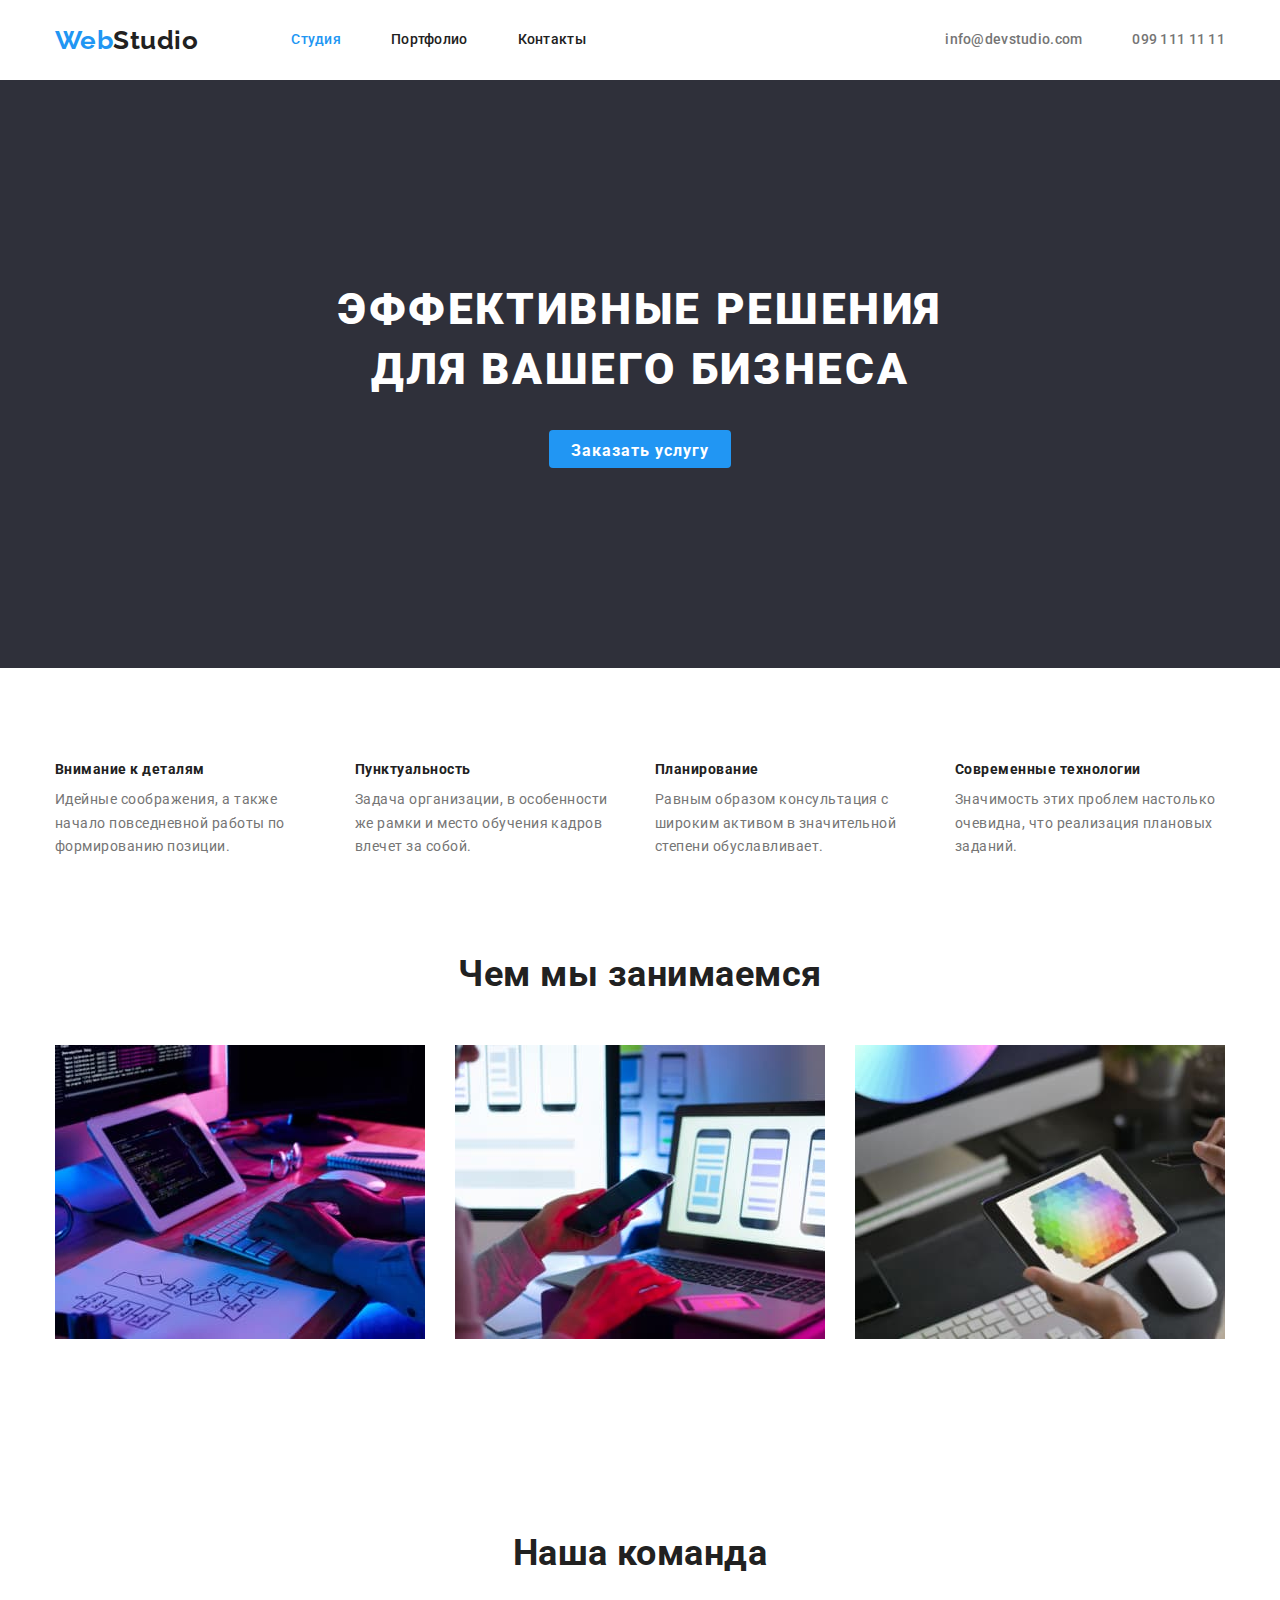
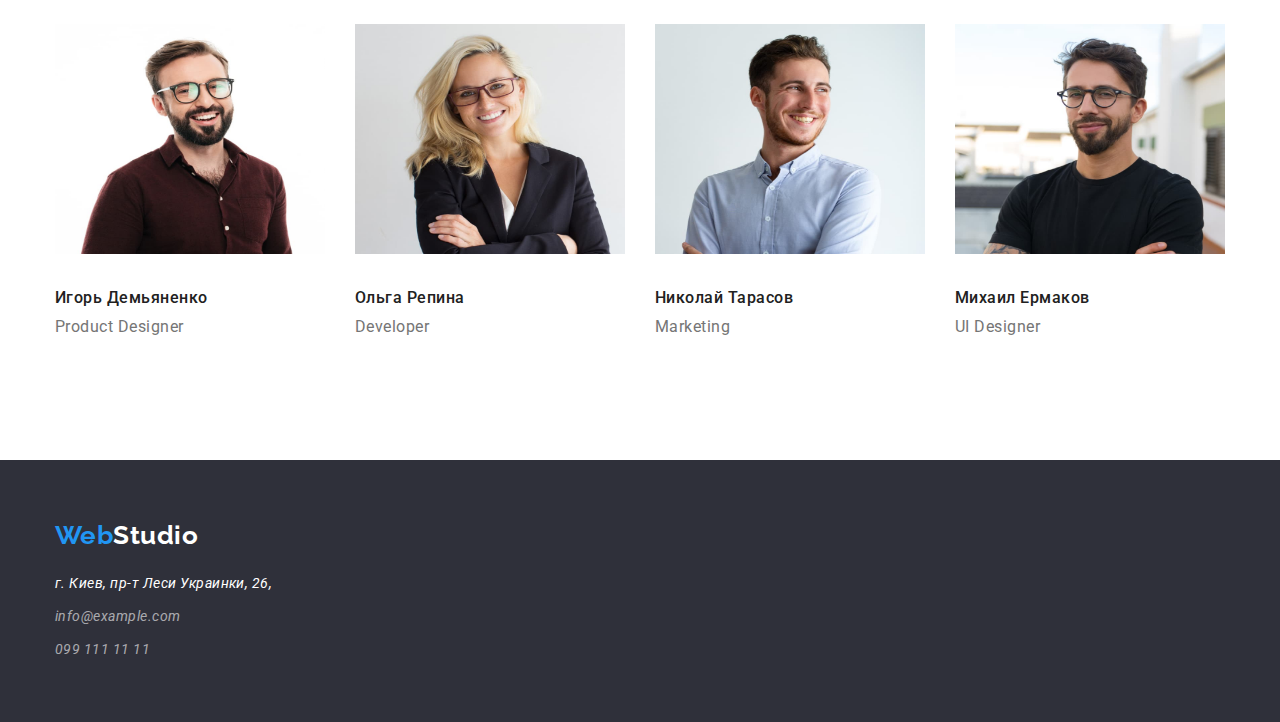
==== index.html @ 03243314 "HomeWork03" ====
<!DOCTYPE html>
<html lang="ru">
  <head class="haeder">
    <meta charset="UTF-8" />
    <meta name="viewport" content="width=device-width, initial-scale=1.0" />
    <title>WebStudio</title>
    <link rel="preconnect" href="https://fonts.googleapis.com" />
    <link rel="preconnect" href="https://fonts.gstatic.com" crossorigin />
    <link
      href="https://fonts.googleapis.com/css2?family=Raleway:wght@700&family=Roboto:wght@400;500;700;900&display=swap"
      rel="stylesheet"
    />
    <link
      rel="stylesheet"
      href="https://cdnjs.cloudflare.com/ajax/libs/modern-normalize/1.1.0/modern-normalize.min.css"
    />
    <link rel="stylesheet" href="./css/styles.css" />
  </head>
  <body>
    <header>
      <div class="container">
        <nav class="proto">
          <a class="logo" href="./index.html"><span class="web-logo">Web</span>Studio</a>
          <ul class="site-nav">
            <li class="item"><a class="link current" href="./index.html"> Студия</a></li>
            <li class="item"><a class="link" href="./portfolio.html"> Портфолио</a></li>
            <li class="item"><a class="link" href=""> Контакты</a></li>
          </ul>
          <ul class="auth-nav">
            <li class="item">
              <a class="link" href="mailto:info&#64;devstudio.com">info&#64;devstudio.com</a>
            </li>
            <li class="item"><a class="link" href="tel:0991111111">099 111 11 11</a></li>
          </ul>
        </nav>
      </div>
    </header>
    <main>
      <div>
        <section class="hero">
          <h1 class="hero-title">
            эффективные решения <br />
            для вашего бизнеса
          </h1>
          <button class="hero-button" type="button">Заказать услугу</button>
        </section>
      </div>
      <section class="section">
        <div class="container">
          <h2 class="section-title hide">особенности</h2>
          <!--H2 Скрыть при помощи CSS-->
          <ul class="hang-list">
            <li class="item">
              <h3 class="title">Внимание к деталям</h3>
              <p class="text">
                Идейные соображения, а также начало повседневной работы по формированию позиции.
              </p>
            </li>
            <li class="item">
              <h3 class="title">Пунктуальность</h3>
              <p class="text">
                Задача организации, в особенности же рамки и место обучения кадров влечет за собой.
              </p>
            </li>
            <li class="item">
              <h3 class="title">Планирование</h3>
              <p class="text">
                Равным образом консультация с широким активом в значительной степени обуславливает.
              </p>
            </li>
            <li class="item">
              <h3 class="title">Современные технологии</h3>
              <p class="text">
                Значимость этих проблем настолько очевидна, что реализация плановых заданий.
              </p>
            </li>
          </ul>
        </div>
      </section>
      <section class="section">
        <div class="container">
          <h2 class="section-title">Чем мы занимаемся</h2>
          <ul class="wwd-list">
            <li class="item">
              <img
                src="./images/example1.jpg"
                alt="работа на компьютере"
                width="370"
                height="294"
              />
            </li>
            <li class="item">
              <img
                src="./images/example2.jpg"
                alt="работа c мобильными устройствами"
                width="370"
                height="294"
              />
            </li>
            <li class="item">
              <img src="./images/example3.jpg" alt="работа с палитрой" width="370" height="294" />
            </li>
          </ul>
        </div>
      </section>
      <section class="section">
        <div class="container">
          <h2 class="section-title">Наша команда</h2>
          <ul class="team-list">
            <div class="person">
              <li>
              <figure class="">
                <img
                  class="foto"
                  src="./images/igor.jpg"
                  alt="Игорь Демьяненко"
                  width="270"
                  height="260"
                />
                <figcaption>
                  <h3 class="title">Игорь Демьяненко</h3>
                  <p class="position">Product Designer</p>
                </figcaption>
              </figure>
            </li>
            </div>
            <div class="person">
              <li>
              <figure class="">
                <img
                  class="foto"
                  src="./images/olga.jpg"
                  alt="Ольга Репина"
                  width="270"
                  height="260"
                />
                <figcaption>
                  <h3 class="title">Ольга Репина</h3>
                  <p class="position">Developer</p>
                </figcaption>
              </figure>
            </li>
            </div>
            <div class="person">
              <li>
                <figure class="">
                  <img
                    class="foto"
                    src="./images/nikolay.jpg"
                    alt="Николай Тарасов"
                    width="270"
                    height="260"
                  />
                  <figcaption>
                    <h3 class="title">Николай Тарасов</h3>
                    <p class="position">Marketing</p>
                  </figcaption>
                </figure>
              </li>
            </div>
            <div class="person">
              <li>
              <figure class="">
                <img
                  class="foto"
                  src="./images/michail.jpg"
                  alt="Михаил Ермаков"
                  width="270"
                  height="260"
                />
                <figcaption>
                  <h3 class="title">Михаил Ермаков</h3>
                  <p class="position">UI Designer</p>
                </figcaption>
              </figure>
            </li>
          </ul>
            </div>
        </div>
      </section>
    </main>
    <footer class="footer">
      <div class="container">
        <div class="logobox"><a class="logo" href="./index.html"><span class="web-logo">Web</span>Studio</a></div>
        <address>
          <ul class="footer-list">
            <li class="item">г. Киев, пр-т Леси Украинки, 26,</li>
            <li class="item"><a class="link" href="mailto:info&#64;example.com">info&#64;example.com</a></li>
            <li class="item"><a class="link" href="tel:0991111111">099 111 11 11</a></li>
          </ul>
        </address>
      </div>
    </footer>
  </body>
</html>
---- css/styles.css ----
:root {
    --primary-text-color: #757575;
    --secondary-text-color: #212121;
    --accent-color: #2196F3;
    --primary-white-color: #ffffff;
    --footer-text-color: rgba(255, 255, 255, 0.6);
    --footer-bkg-color: #2F303A;
}

body {
    color: var(--primary-text-color);
    background-color: var(--primary-white-color);
    font-family: roboto, sans-serif;
    letter-spacing: 0.03em;
    text-decoration: none;
}
ul {
    list-style: none;
    padding: 0;
    margin: 0;
}

.link {
    text-decoration: inherit;
}

.list {
    padding: 0;
}
/* Header */

.container {
    margin-left: auto;
    margin-right: auto;
    width: 1200px;
    padding: 0 15px;
       
}
.proto {
    display: flex;
    align-items: center;
}

.proto .link {
    display: block;
    padding-top: 32px;
    padding-bottom: 32px;
}

.logo{
    color: var(--secondary-text-color);
    font-family: raleway, sans-serif;
    font-weight: 700;
    font-size: 26px;
    line-height: 1.19;
    text-decoration: inherit;
}
.web-logo {
    color: var(--accent-color)
}

.site-nav {
    margin-left: 93px;
}

.site-nav, .auth-nav {
    margin-top: 0;
    margin-bottom: 0;
    padding: 0;
    font-weight: 500;
    font-size: 14px;
    line-height: 1.14;
    letter-spacing: 0.02em;
    display: flex;
}
.site-nav .item:not(:last-child),
.auth-nav .item:not(:last-child)  {
    margin-right: 50px;
}
.site-nav .link.current {
    color: var(--accent-color);
}
.site-nav .link {
    color: var(--secondary-text-color);
    font-weight: 500;
    font-size: 14px;
    line-height: 1.14;
    letter-spacing: 0.02em;
    
}
.site-nav .link:hover, 
.site-nav .link:focus {
color: var(--accent-color)
}

.auth-nav {
    margin-left: auto;
}

.auth-nav .link {
    color: var(--primary-text-color);
    font-weight: 500;
    font-size: 14px;
    line-height: 1.14;
    letter-spacing: 0.02em;
    
}
.auth-nav .link:hover,
.auth-nav .link:focus 
{
    color: var(--accent-color)
}

.hero {
   color: #FFFFFF;
    background-color: #2F303A; 
    text-align: center;
    
}

.hero-title  {
    
    font-weight: 900;
    font-size: 44px;
    line-height: 1.36;
    text-align: center;
    letter-spacing: 0.06em;
    text-transform: uppercase;
    margin-bottom: 30px;
    margin-top: 0;
padding-top: 200px;
}

.hero-button  {
font-weight: 700;
font-size: 16px;
line-height: 1.88;
text-align: center;
letter-spacing: 0.06em;
color: var(--primary-white-color);
background-color: var(--accent-color);
margin-bottom: 200px;;

}
.section-title {
    color: var(--secondary-text-color);
    margin: 0;
}


.hang-list{
    display: flex;
    flex-wrap: wrap;
    margin: 0;
}
.hang-list .item {
    width: 270px;
}
.hang-list .item:not(:last-child) {
    margin-right: 30px;
}

.hang-list .title {
    color: var(--secondary-text-color);
    font-weight: 700;
    font-size: 14px;
    line-height: 1.14;
    margin: 0;
    padding-top: 94px;
    padding-bottom: 10px;
}

.hang-list .text {
    font-size: 14px;
    line-height: 1.71;
    margin: 0;
    
}

.wwd-list .item:not(:last-child) {
    margin-right: 30px;}

.wwd-list {
    display: flex;
    flex-wrap: wrap;
    padding-bottom: 94px;
    margin: 0;
    
}




.section-title {
    font-weight: 700;
    font-size: 36px;
    line-height: 1.17;
    text-align: center;
    padding-bottom: 50px;
    padding-top: 94px;
    margin: 0;
}

.team-list {
    display: flex;
    padding-bottom: 94px;
}
.team-list .title {
    color: var(--secondary-text-color);
    font-weight: 500;
    font-size: 16px;
    line-height: 1.19;
    padding-bottom: 10px;
    margin: 0;
}

.team-list .position {
    font-size: 16px;
    line-height: 1.19;
    padding-bottom: 30px;
    margin: 0;
}

.team-list .foto {
    padding-bottom: 30px;
    margin: 0;
}

.team-list .person  {
    margin: 0;
}
.team-list .person:not(:last-child) {
    margin-right: 30px;
}

.footer {
    color: var(--primary-white-color);
    background-color: var(--footer-bkg-color);
    font-size: 14px;
    line-height: 1.71;
    display: block;
}
.footer-list {
    margin: 0;
    display: block;
}

.logobox {
   padding-top: 60px;
    padding-bottom: 20px; 
}

.footer .link {
    color: var(--footer-text-color)
}
.footer .logo {
    color: var(--primary-white-color);
    
}
.footer .link:hover,
.footer .link:focus {
    color: var(--accent-color)
}

.footer-list .item:not(:last-child) {
    padding-bottom: 9px;
}

.footer .container {
    padding-bottom: 60px;
}
/*Портфолио*/

.filter {
    color: --secondary-text-color;
    font-weight: 500;
    font-size: 16px;
    line-height: 1.62;
    text-align: center;
}
button {
    font-weight: 500;
    font-size: 16px;
    line-height: 1.62;
    text-align: center;
    letter-spacing: 0.03em;
    color: var(--secondary-text-color);
    cursor: pointer;
    background-color: #F5F4FA;
    padding: 6px 22px;
    border-radius: 4px;
    border: transparent;
    height: 38px;
}
button:hover,
button:focus {
    background: var(--accent-color);
    color: var(--primary-white-color)
}

.sort-list {
display: flex;
flex-wrap: wrap;
padding-bottom: 94px;
}

.sort-list .title {
    font-weight: 700;
    font-size: 18px;
    line-height: 2;
    letter-spacing: 0.06em;
    color: var(--secondary-text-color);
}

.sort-list .sort {
    font-size: 16px;
    line-height: 1.86;
}

.container .sorting {
    margin-bottom: 50px;
}



.hide {
    display: none;
    background-color: tomato;
}

.sorting {
    display: flex;
    align-items: flex-end;
}
.haha {
    display: block;
    
}

.cards {
    width: 370px;
    margin-right: 30px;
    margin-bottom: 30px;
}

.cards:nth-child(3n) {
    margin-right: 0;
}

.cards:nth-last-child(-n +3) {
    margin-bottom: 0;
}

.sort-list p, figure, h3 {
    margin: 0;
    
    
}

.cards .foto {
    margin-bottom: 20px;
}

.cards .title {
    margin-bottom: 4px;
}

.cards .sort {
    margin-bottom: 20px;
}
/* coment */
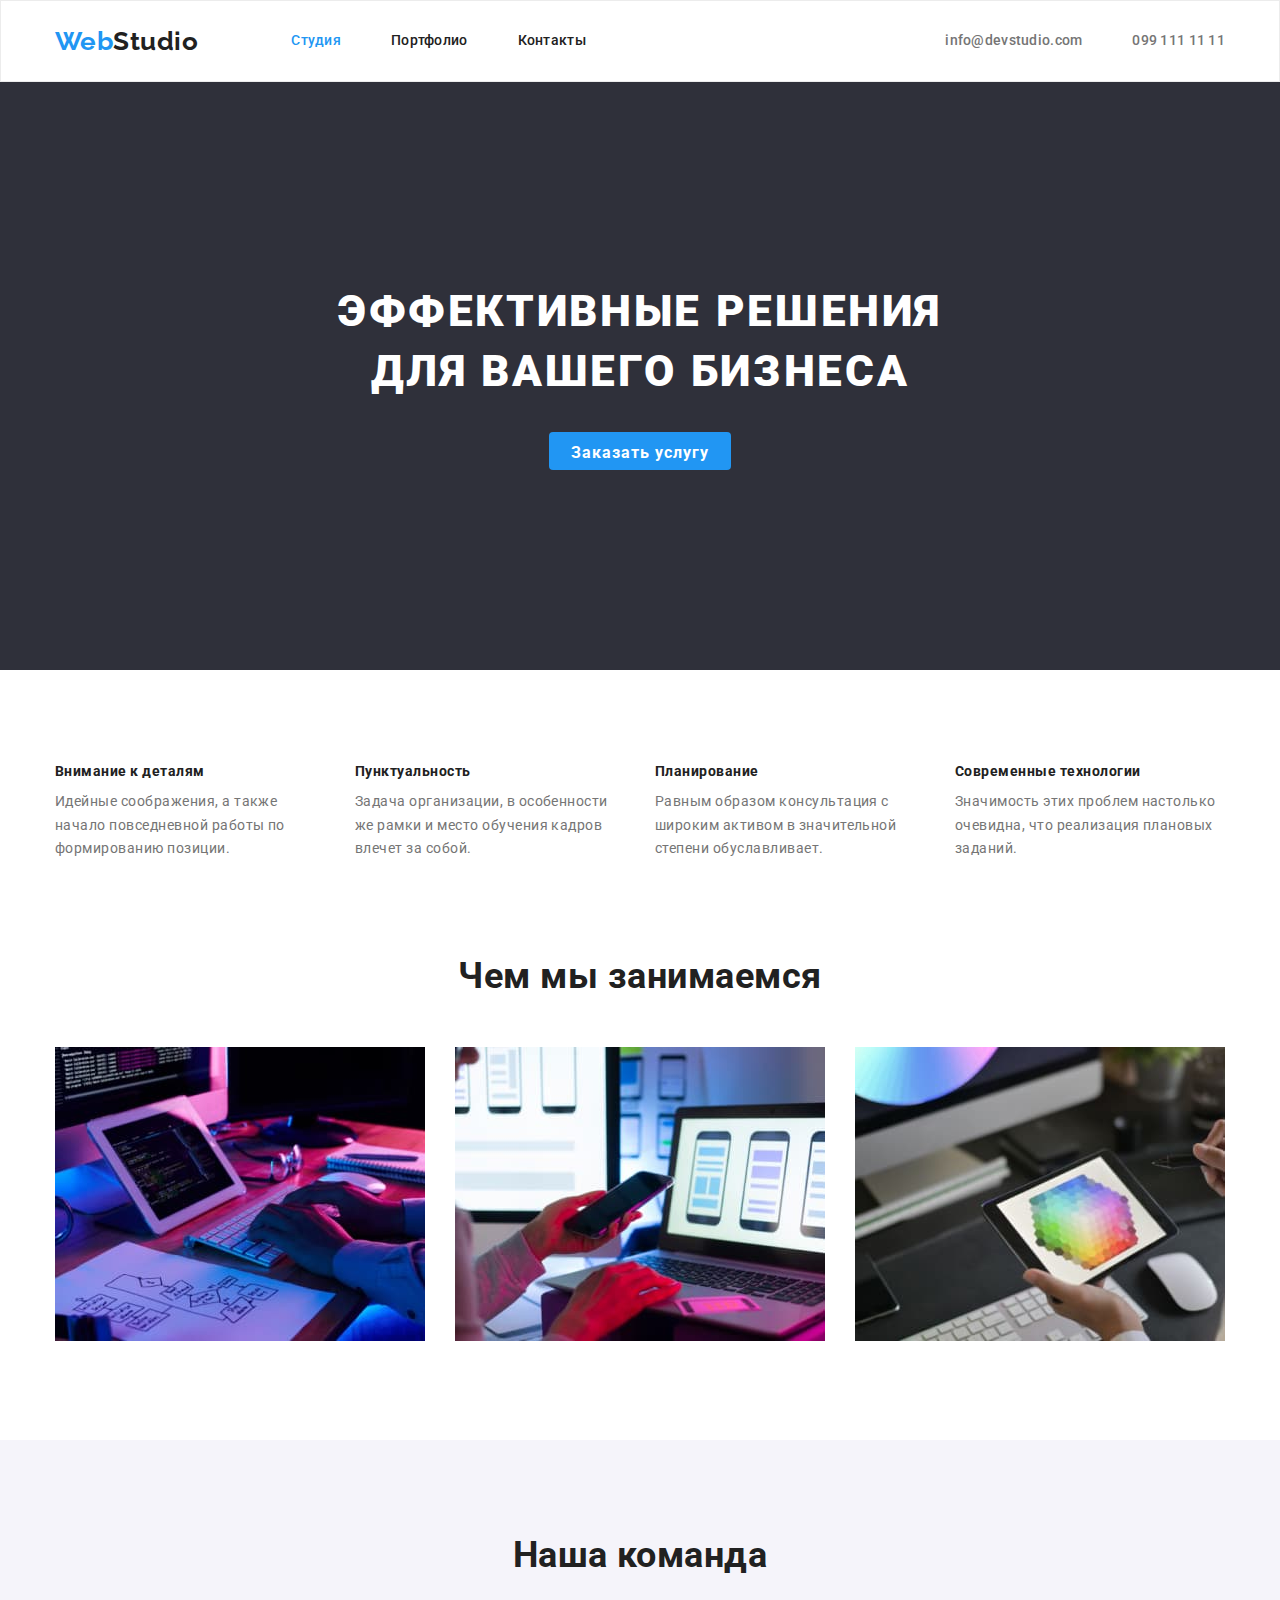
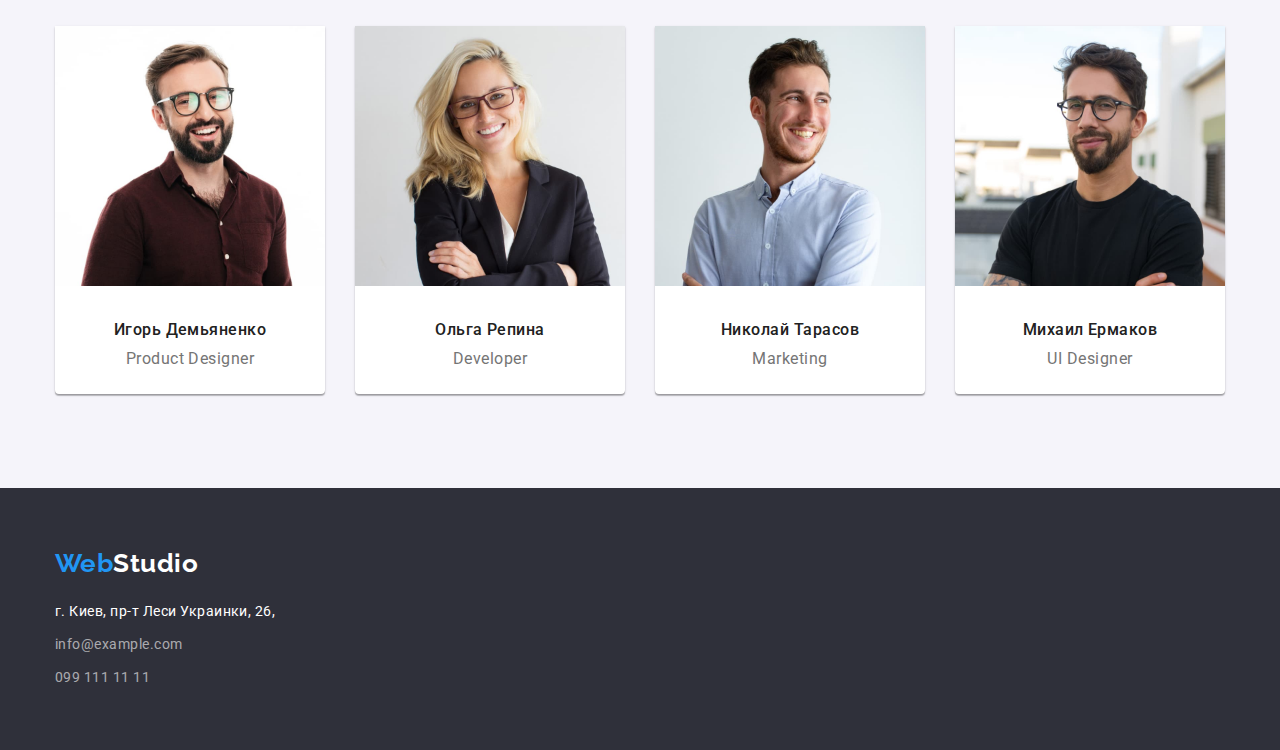
==== commit 66bdbea9: "HomeWork03rep" ====
--- a/index.html
+++ b/index.html
@@ -17,7 +17,7 @@
     <link rel="stylesheet" href="./css/styles.css" />
   </head>
   <body>
-    <header>
+    <header class="top">
       <div class="container">
         <nav class="proto">
           <a class="logo" href="./index.html"><span class="web-logo">Web</span>Studio</a>
@@ -45,7 +45,7 @@
           <button class="hero-button" type="button">Заказать услугу</button>
         </section>
       </div>
-      <section class="section">
+      <section class="">
         <div class="container">
           <h2 class="section-title hide">особенности</h2>
           <!--H2 Скрыть при помощи CSS-->
@@ -77,7 +77,7 @@
           </ul>
         </div>
       </section>
-      <section class="section">
+      <section class="">
         <div class="container">
           <h2 class="section-title">Чем мы занимаемся</h2>
           <ul class="wwd-list">
@@ -103,13 +103,13 @@
           </ul>
         </div>
       </section>
-      <section class="section">
+      <section class="our-team">
         <div class="container">
           <h2 class="section-title">Наша команда</h2>
           <ul class="team-list">
             <div class="person">
               <li>
-              <figure class="">
+                <figure>
                 <img
                   class="foto"
                   src="./images/igor.jpg"
--- a/css/styles.css
+++ b/css/styles.css
@@ -45,6 +45,10 @@
     display: block;
     padding-top: 32px;
     padding-bottom: 32px;
+}
+
+.top {
+    border: 1px solid #ECECEC;
 }
 
 .logo{
@@ -201,6 +205,9 @@
     margin: 0;
 }
 
+.our-team {
+    background-color: #F5F4FA;
+}
 .team-list {
     display: flex;
     padding-bottom: 94px;
@@ -222,10 +229,22 @@
 }
 
 .team-list .foto {
-    padding-bottom: 30px;
-    margin: 0;
-}
-
+    margin-bottom: 30px;
+    border-radius: 0px;
+}
+
+.person figure {
+    width: 270px;
+    height: 368px;
+    background: #FFFFFF;    
+    box-shadow: 0px 1px 3px rgba(0, 0, 0, 0.12),
+    0px 1px 1px rgba(0, 0, 0, 0.14),
+    0px 2px 1px rgba(0, 0, 0, 0.2);
+    border-radius: 0px 0px 4px 4px;
+    text-align: center;
+}
+
+    
 .team-list .person  {
     margin: 0;
 }
@@ -331,6 +350,9 @@
 .sorting {
     display: flex;
     align-items: flex-end;
+    justify-content: center;
+    margin-top: 94px;
+    margin-bottom: 50px;
 }
 .haha {
     display: block;
@@ -339,8 +361,15 @@
 
 .cards {
     width: 370px;
+    height: 404px;
     margin-right: 30px;
     margin-bottom: 30px;
+
+    background: #FFFFFF;
+    border: 1px solid #EEEEEE;
+    box-sizing: border-box;
+    
+    
 }
 
 .cards:nth-child(3n) {
@@ -353,8 +382,6 @@
 
 .sort-list p, figure, h3 {
     margin: 0;
-    
-    
 }
 
 .cards .foto {
@@ -363,9 +390,15 @@
 
 .cards .title {
     margin-bottom: 4px;
+    padding-left: 24px;
 }
 
 .cards .sort {
     margin-bottom: 20px;
+    padding-left: 24px;
+}
+
+address {
+    font-style: normal;
 }
 /* coment */
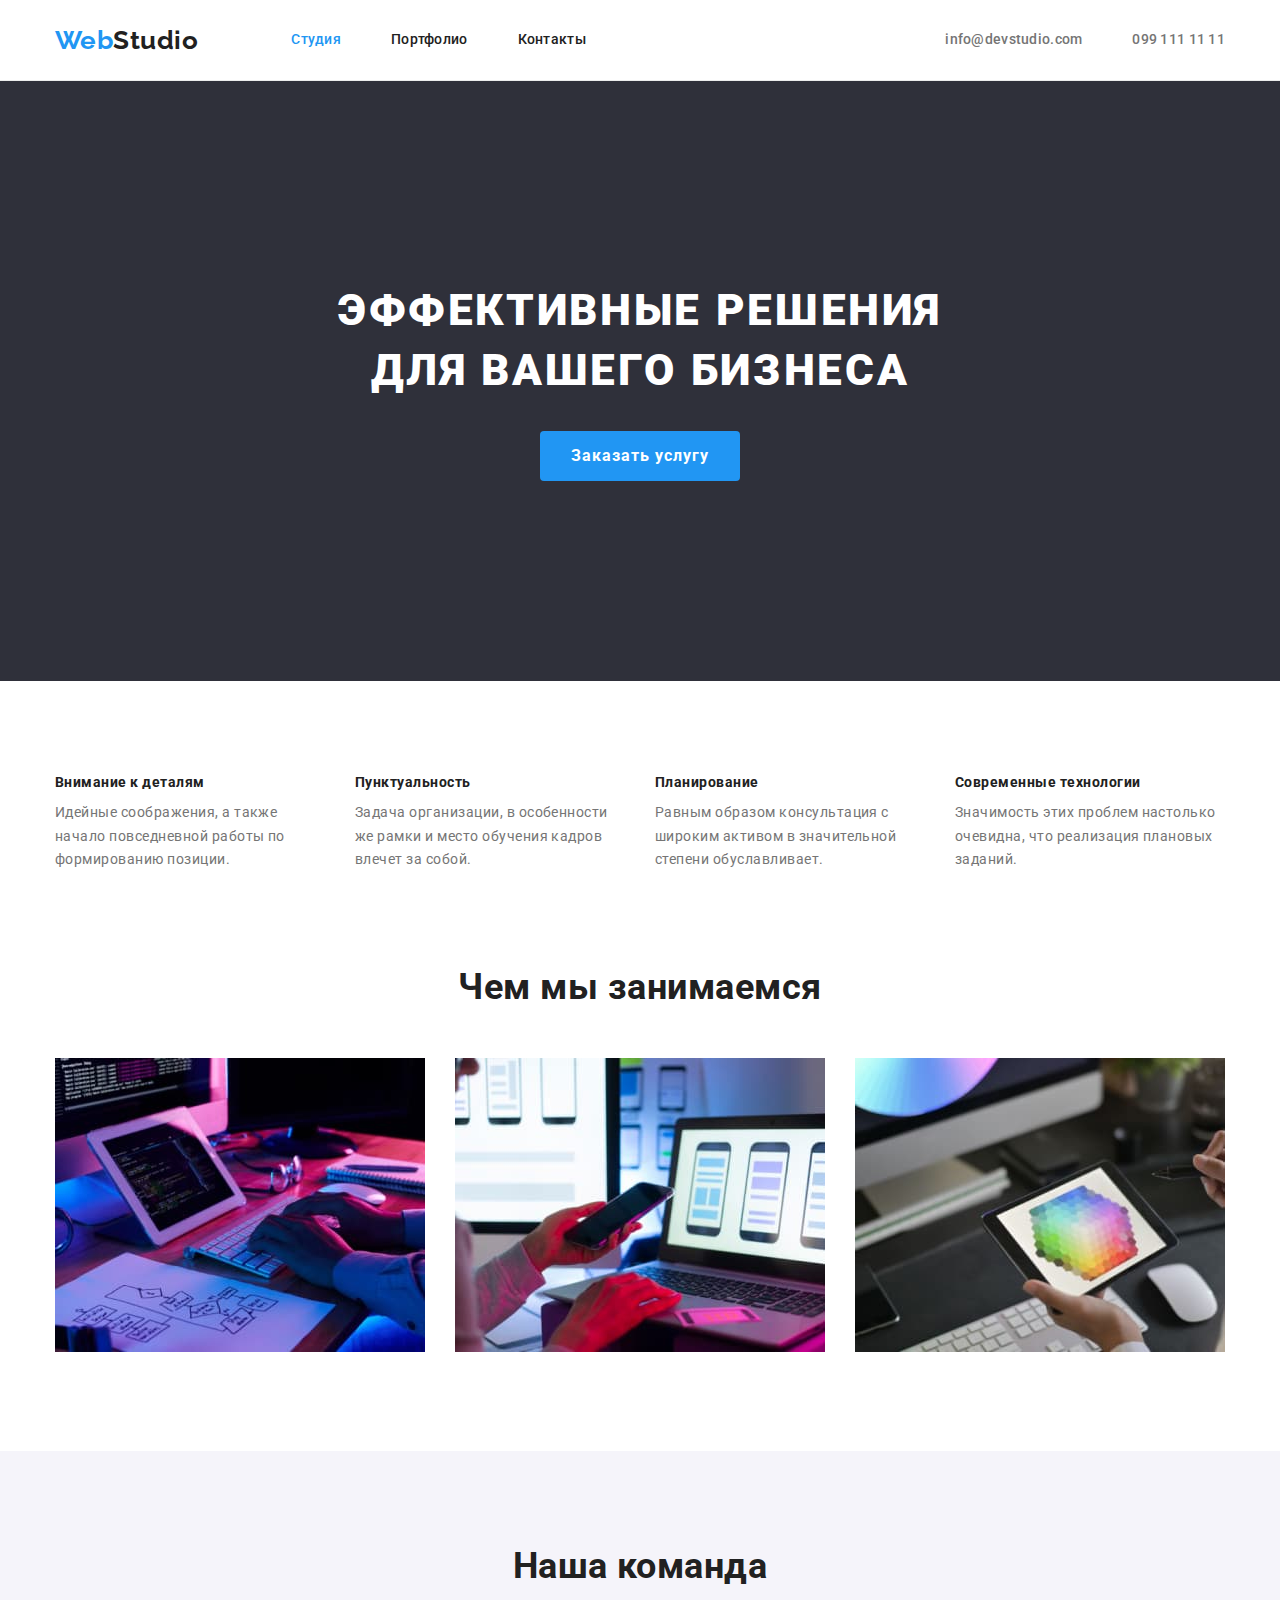
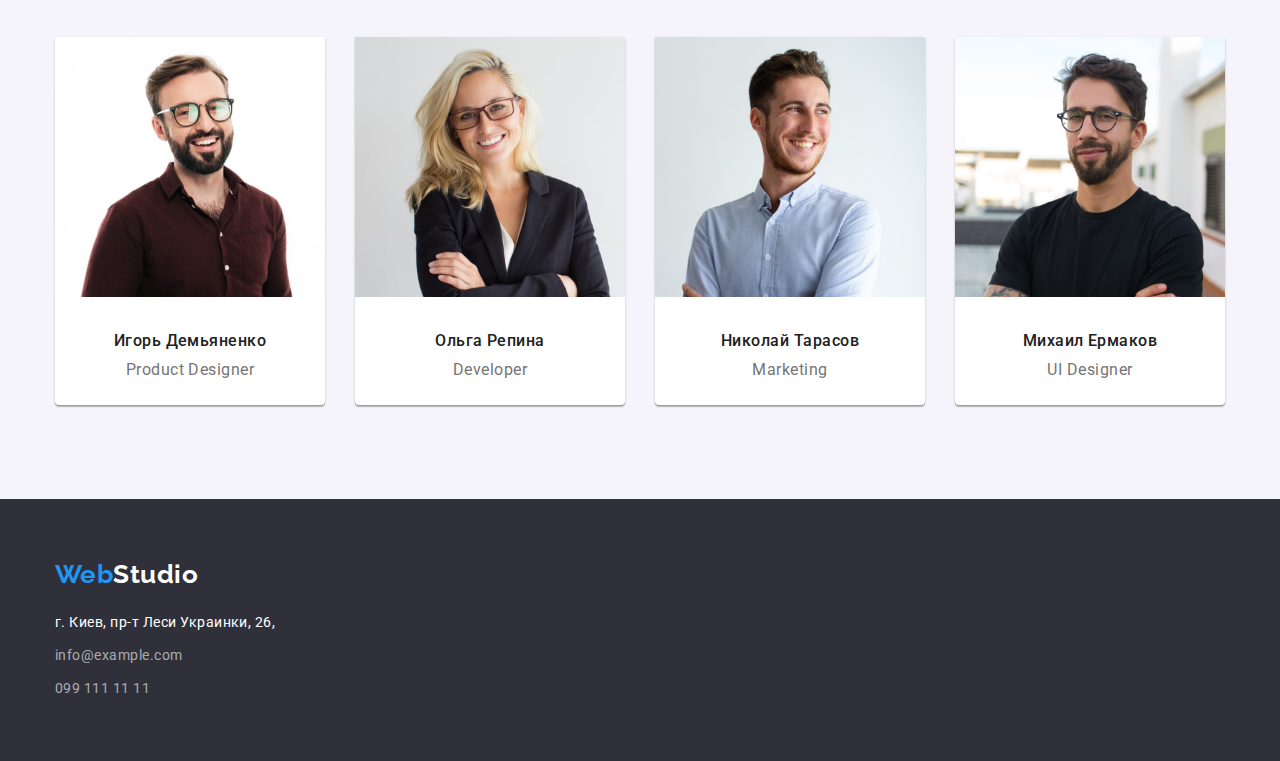
==== commit 1fb3a37b: "HomeWORK03" ====
--- a/index.html
+++ b/index.html
@@ -45,7 +45,7 @@
           <button class="hero-button" type="button">Заказать услугу</button>
         </section>
       </div>
-      <section class="">
+      <section class="section no-padding">
         <div class="container">
           <h2 class="section-title hide">особенности</h2>
           <!--H2 Скрыть при помощи CSS-->
@@ -77,7 +77,7 @@
           </ul>
         </div>
       </section>
-      <section class="">
+      <section class="section">
         <div class="container">
           <h2 class="section-title">Чем мы занимаемся</h2>
           <ul class="wwd-list">
@@ -103,7 +103,7 @@
           </ul>
         </div>
       </section>
-      <section class="our-team">
+      <section class="section our-team">
         <div class="container">
           <h2 class="section-title">Наша команда</h2>
           <ul class="team-list">
--- a/css/styles.css
+++ b/css/styles.css
@@ -20,6 +20,15 @@
     margin: 0;
 }
 
+.section {
+    padding-top: 94px;
+    padding-bottom: 94px;
+}
+
+.section.no-padding {
+    padding-bottom: 0;
+}
+
 .link {
     text-decoration: inherit;
 }
@@ -48,7 +57,7 @@
 }
 
 .top {
-    border: 1px solid #ECECEC;
+    border-bottom: 1px solid #ECECEC;
 }
 
 .logo{
@@ -136,6 +145,8 @@
 }
 
 .hero-button  {
+    width: 200px;
+    height: 50px;
 font-weight: 700;
 font-size: 16px;
 line-height: 1.88;
@@ -170,7 +181,7 @@
     font-size: 14px;
     line-height: 1.14;
     margin: 0;
-    padding-top: 94px;
+   /* padding-top: 94px; */
     padding-bottom: 10px;
 }
 
@@ -187,7 +198,7 @@
 .wwd-list {
     display: flex;
     flex-wrap: wrap;
-    padding-bottom: 94px;
+   /* padding-bottom: 94px; */
     margin: 0;
     
 }
@@ -201,7 +212,7 @@
     line-height: 1.17;
     text-align: center;
     padding-bottom: 50px;
-    padding-top: 94px;
+    /* padding-top: 94px; */
     margin: 0;
 }
 
@@ -210,7 +221,7 @@
 }
 .team-list {
     display: flex;
-    padding-bottom: 94px;
+   /* padding-bottom: 94px; */
 }
 .team-list .title {
     color: var(--secondary-text-color);
@@ -320,7 +331,7 @@
 .sort-list {
 display: flex;
 flex-wrap: wrap;
-padding-bottom: 94px;
+/*padding-bottom: 94px; */
 }
 
 .sort-list .title {
@@ -351,14 +362,13 @@
     display: flex;
     align-items: flex-end;
     justify-content: center;
-    margin-top: 94px;
+   /* margin-top: 94px; */
     margin-bottom: 50px;
 }
-.haha {
-    display: block;
-    
-}
-
+
+.sort-butt:not(:last-child) {
+    padding-right: 8px;
+}
 .cards {
     width: 370px;
     height: 404px;
